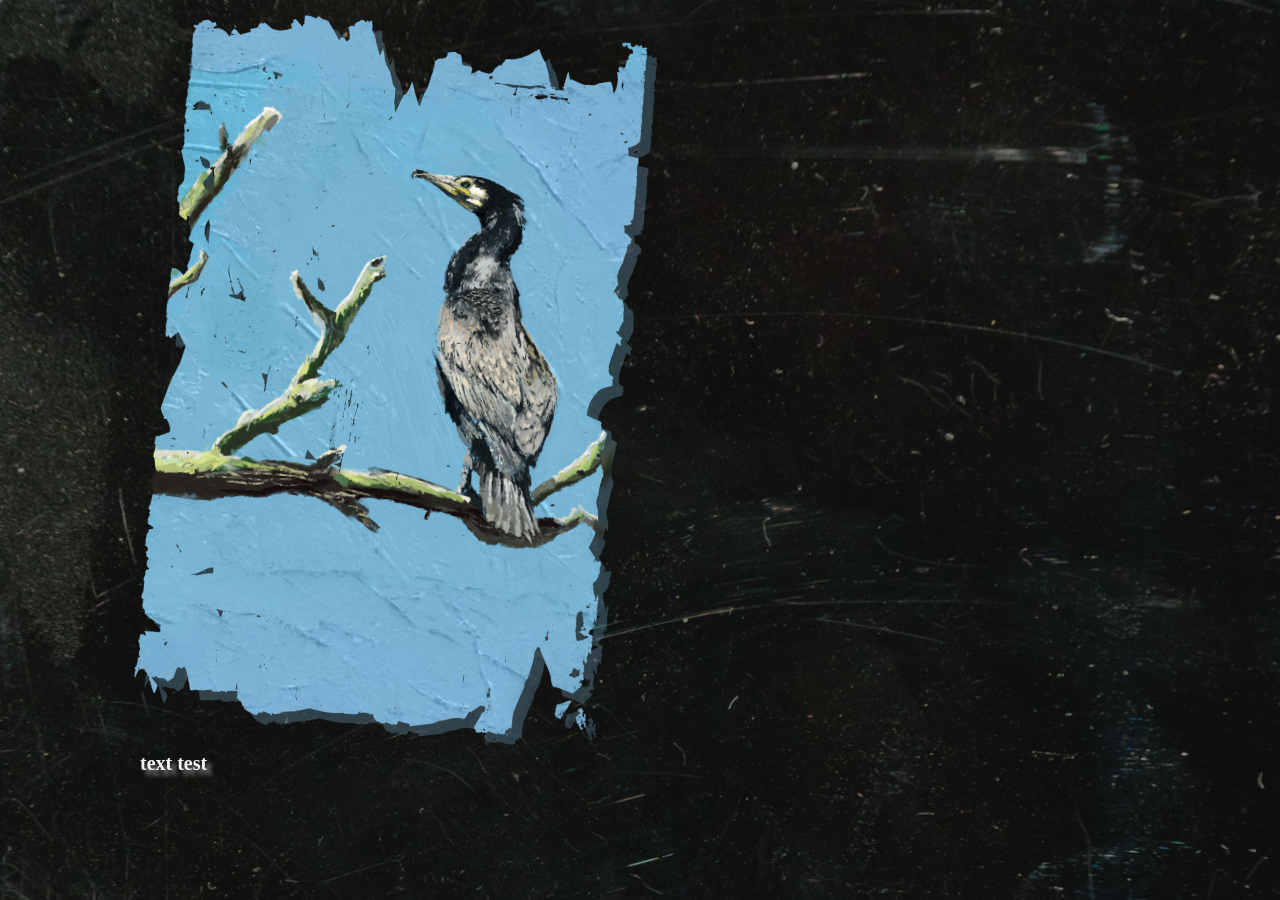
==== testing.html @ acb8a70e "third time trying to push for the first time!!" ====
<!DOCTYPE html>
<html lang="en">
<head>
    <meta charset="UTF-8">
    <meta name="viewport" content="width=device-width, initial-scale=1.0">
    <link rel="stylesheet" href="style.css">
    <title>Document</title>
</head>
<body>
    <div class="image-template">
        <img class="temp" src="images/art/2.3_placeholder.png">
        <img class="temp shadow" src="images/art/2.3_placeholder.png">
    </div>
    <div style="position:relative;">
        <h1> text test</h1> 
        <h1 style="position: absolute; top: 5px; left: 5px; filter: blur(2px) opacity(0.5)"> text test</h1>  
    </div>
</body>
</html>
---- style.css ----
* {
    margin: 0;
    padding: 0;
    box-sizing: border-box;
}
html {
    font-size: 62.5%;
}
ul {
    list-style-type: none;
    width: 50%;
}
li {
    padding: 5%;
    font-family: 'Geist', sans-serif;
    font-size: 2.4rem;
    color: var(--color2);
}

a:hover > .image-template {
    font-variation-settings: 'wght' 500;
}

:root {
    --main-width: 1000px;
    --x: 0;
    --y: 0;
    --s: 0;
    --r: 0;

    --color1: #1a1a1a;
    --color2: #F2F2F2;
}

/*tag selectors*/

body {
    background-color: var(--color1);
    color: var(--color2);
}

body::before {
    /* i copied this from reddit and need to figure out how exactly it works*/
    content: "";
    position: fixed;
    inset: 0;
    background-color: var(--color1);
    background-image: url("images/resources/Texturelabs_Glass_150M.jpg");
    background-size: 1920px;
    opacity: .5;
    z-index: -2;
}

/*class selectors*/

.flex-horizontal {
    display:flex;
    flex-flow: row wrap;
    justify-content: space-evenly;
    align-items: center;
}

.logo {
    width: 200px;
    rotate: 5deg;
}

.navbar {
    border: 1px solid red;
}

.navbar a {
    text-decoration: none;
    color: var(--color2);
}

.image-template {
    position: relative;
    z-index: 1;
}

.featured-button {
    position: absolute;
    top: 10px;
    left: 10px;
    rotate: -5deg;
    z-index: 1;
}

.featured-button {
    /*this is shit. need to read up on buttons and do better*/
    font-family: "PermanentMarker", cursive;
    color: var(--color1);
    font-size: 2.5rem;
    background-color: rgba(255, 255, 255, 0.5);
    border: none;
    border-radius: 2rem;
    padding-bottom: 1.5rem;
    padding-left: 1rem;
}

.featured-button img {
    width: 5rem;
    height: auto;
    padding-top: 1rem;
}

.featured-button:hover {
    cursor: zoom-in;
}

.shadow {
    position: absolute;
    top: 10px;
    left: 10px;
    filter: blur(3px) opacity(0.3);
    /*this does not blur the edges on masks. need to find a new method*/
    
    z-index: -1;
}

/*id selectors*/

#hero-featured {
    width: 400px;
    rotate: 4deg;
    mask: url("images/resources/Texturelabs_Film_182M.jpg") luminance 0% 0% / 100% 100% no-repeat;
    /*maybe class chaining to make this and shadow class move together?*/
}

.temp {
    width: 500px;
    rotate: 5deg;
    mask: url("images/resources/Texturelabs_Film_182M.jpg") luminance 0% 0% / 100% 100% no-repeat;
}

/*animations*/

/*media queries*/

@media (min-width: 1000px) {
    body{
        max-width: 1000px;    /* Locks to a fixed width once the screen exceeds 1200px */
    margin: 0 auto; 
    }
}

/*fonts*/

@font-face {
    font-family: 'Kufam';
    src: url('fonts/Geist/Geist-VariableFont_wght.ttf') format('truetype');
    font-variation-settings:
    'wght' 900;
    font-style: normal;
}

@font-face {
    font-family: 'Geist';
    src: url('fonts/Geist/Geist-VariableFont_wght.ttf') format('truetype');
    font-variation-settings:
    'wght' 100;
}

@font-face {
    font-family: 'PermanentMarker';
    src: url('fonts/PermanentMarker/PermanentMarker-Regular.ttf') format('truetype');
}
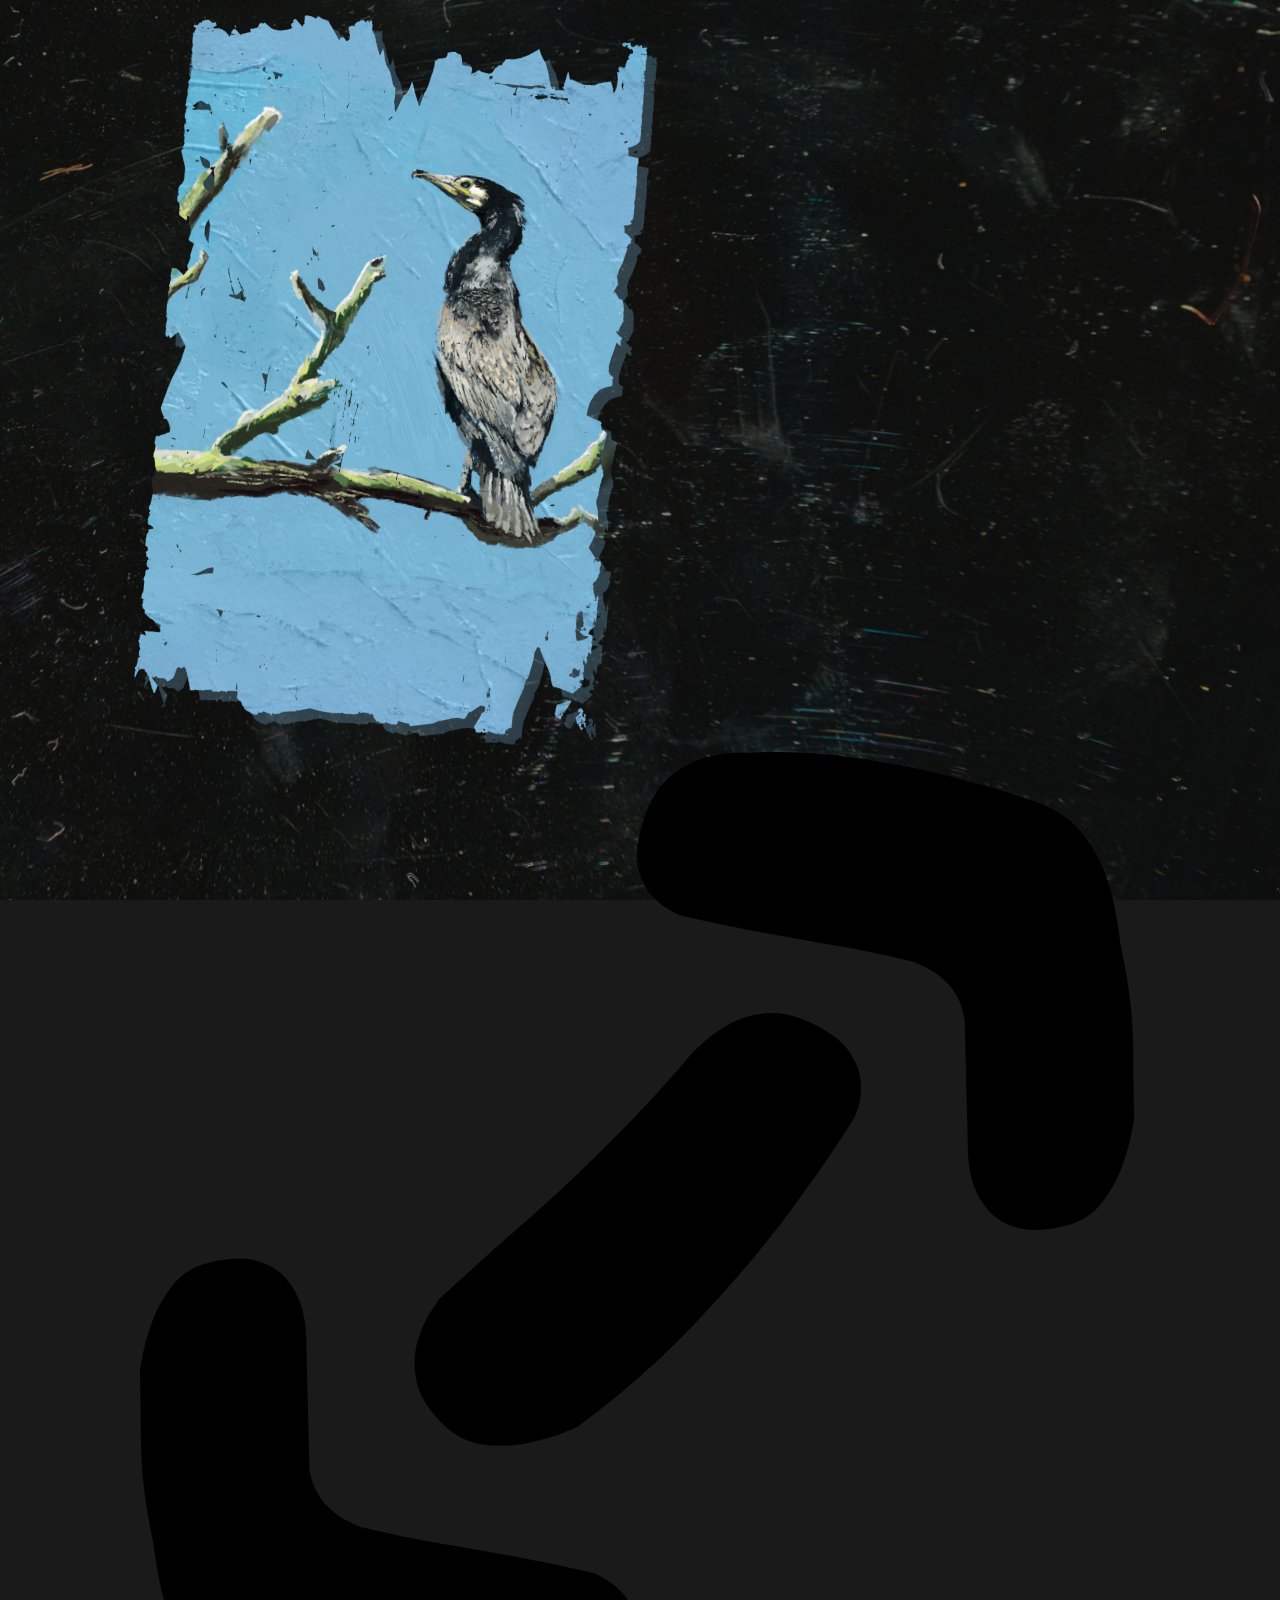
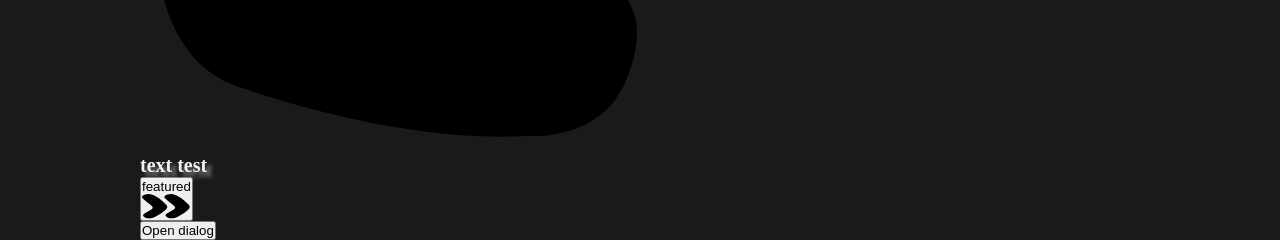
==== commit 45d39f98: "progress on containers and layer stacking" ====
--- a/testing.html
+++ b/testing.html
@@ -1,19 +1,36 @@
 <!DOCTYPE html>
 <html lang="en">
+
 <head>
     <meta charset="UTF-8">
     <meta name="viewport" content="width=device-width, initial-scale=1.0">
     <link rel="stylesheet" href="style.css">
     <title>Document</title>
 </head>
+
 <body>
     <div class="image-template">
         <img class="temp" src="images/art/2.3_placeholder.png">
         <img class="temp shadow" src="images/art/2.3_placeholder.png">
+        <img class="expand-icon" src="images/image-expand.svg">
     </div>
     <div style="position:relative;">
-        <h1> text test</h1> 
-        <h1 style="position: absolute; top: 5px; left: 5px; filter: blur(2px) opacity(0.5)"> text test</h1>  
+        <h1> text test</h1>
+        <h1 style="position: absolute; top: 5px; left: 5px; filter: blur(2px) opacity(0.5)"> text test</h1>
     </div>
+    <button class="flex-horizontal" id="featured" type="dialog">
+        <span>featured</span>
+        <img src="images/featuredarrows.svg">
+    </button>
+
+    <button command="show-modal" commandfor="my-dialog">Open dialog</button>
+
+    <dialog id="my-dialog">
+        <p>Opened entirely via HTML attributes.</p>
+        <button commandfor="my-dialog" command="close">Close</button>
+    </dialog>
+
+    
 </body>
+
 </html>
--- a/style.css
+++ b/style.css
@@ -40,9 +40,11 @@
 }
 
 body::before {
-    /* i copied this from reddit and need to figure out how exactly it works*/
+    /* for the backgronud image. 
+    i copied this from reddit and need to figure out how exactly it works*/
     content: "";
     position: fixed;
+    background-position: center;
     inset: 0;
     background-color: var(--color1);
     background-image: url("images/resources/Texturelabs_Glass_150M.jpg");
@@ -60,6 +62,13 @@
     align-items: center;
 }
 
+.flex-vertical {
+    display:flex;
+    flex-flow: column wrap;
+    justify-content: center;
+    align-items: center;
+}
+
 .logo {
     width: 200px;
     rotate: 5deg;
@@ -77,36 +86,6 @@
 .image-template {
     position: relative;
     z-index: 1;
-}
-
-.featured-button {
-    position: absolute;
-    top: 10px;
-    left: 10px;
-    rotate: -5deg;
-    z-index: 1;
-}
-
-.featured-button {
-    /*this is shit. need to read up on buttons and do better*/
-    font-family: "PermanentMarker", cursive;
-    color: var(--color1);
-    font-size: 2.5rem;
-    background-color: rgba(255, 255, 255, 0.5);
-    border: none;
-    border-radius: 2rem;
-    padding-bottom: 1.5rem;
-    padding-left: 1rem;
-}
-
-.featured-button img {
-    width: 5rem;
-    height: auto;
-    padding-top: 1rem;
-}
-
-.featured-button:hover {
-    cursor: zoom-in;
 }
 
 .shadow {
@@ -119,13 +98,161 @@
     z-index: -1;
 }
 
+/*when an image board fills up, it will move down a chunk.
+    every chunk has a unique ID for positioning.*/
+
+.imageboard {
+    position: relative;
+    border: 1px solid green;
+    max-width: 1000px;
+    height: 1000px;
+}
+
+#board1 {
+    position: relative;
+}
+
+#board2 {
+    position: relative;
+    top: -100px;
+}
+
 /*id selectors*/
 
-#hero-featured {
+/* the following id's/classes (up to #featured-button) 
+are for adding a unique image to the site.*/
+
+#shmike1 {
+    /*sets the position of the unique image and everything in it*/
+    position: relative;
+    top: 10%;
+    left: 20%;
+    /* rotate: 5deg; */
     width: 400px;
-    rotate: 4deg;
+    height: 600px; 
+}
+
+
+
+#shmike1 #featured-button {
+    /* there is only one featured art at a time, 
+    and its button placement needs to be adjusted for said image. */
+    position: absolute;
+    rotate: -10deg;
+    top: 10px;
+    left: 10px;
+}
+
+#shmike1 .unique-image {
+    /* currently, the image fits to the size of the div it's in. this is wrong.
+    it needs to be updated that the div conforms to this image's shape,
+    but can be controlled by the div, somehow.*/
+    position: absolute;
+    width: 100%;
+    height: 100%;
+    object-fit: cover;
+    
     mask: url("images/resources/Texturelabs_Film_182M.jpg") luminance 0% 0% / 100% 100% no-repeat;
     /*maybe class chaining to make this and shadow class move together?*/
+}
+
+.fullscreen-icon {
+    /*every image will have this expand icon in it too.
+    (the image and the icon are in a button that opens a modal)*/
+    position: absolute;
+    width: 50px;
+    height: 50px;
+    background-color: var(--color1);
+    mask: url("images/image-expand.svg") alpha 0% 0% / 100% 100% no-repeat;
+    z-index: 1;
+    bottom: 50px;
+    left: 50px;
+    
+}
+
+.fullscreen-icon:hover {
+    background-color: white;
+    color: white;
+}
+
+/*dialogue/modal customization*/
+
+dialog {
+    margin: auto;
+    border:none;
+    background-color: transparent;
+    overflow: hidden;
+    max-width: 1000px;
+    padding: 2rem;
+}
+
+dialog::backdrop {
+  background: rgb(0 0 0 / 10%);
+  backdrop-filter:blur(3px) saturate(50%);
+}
+
+dialog img {
+    flex: auto 0 1;
+    max-height: 80vh;
+}
+
+dialog h1 {
+    flex: auto 0 1;
+    color: white;
+}
+
+dialog .x-button {
+    /*uses a mask + background color for the shape.*/
+    margin: 2rem;
+    flex: auto 0 1;
+    background-color: var(--color2);
+    width: 100px;
+    height: 100px;
+    mask: url("images/x-button.svg") alpha 0% 0% / 100% 100% no-repeat;
+    transition: background-color .2s linear,
+    scale .2s linear;
+}
+
+dialog .x-button:hover {
+    background-color: red;
+    scale: 1.2;
+    transition: background-color .2s linear,
+    scale .2s linear;
+}
+
+
+/*featured button functionality*/
+#featured-button {
+    height: 5rem;
+    background-color: rgba(255, 255, 255, 0.5);
+    border: none;
+    border-radius: 1.5rem;
+    z-index: 1;
+    padding: .5rem;
+    /*this is shit. need to read up on buttons and do better*/
+    color: var(--color1);
+    
+}
+#featured-button img {
+    width: auto;
+    position: relative;
+    height: 3rem;
+    top: -.8rem;
+}
+#featured-button span {
+    position: relative;
+    font-family: "PermanentMarker", cursive;
+    font-size: 4rem;
+    padding-left: 1rem;
+    top: -1rem;
+    padding-right: 1rem;
+}
+#featured-button:hover {
+    background-color: rgba(255, 255, 255, 0.7);
+    rotate: -20deg;
+    scale: 1.05;
+    transition: background-color .1s ease-out,
+    scale .1s ease-out;
 }
 
 .temp {
@@ -134,13 +261,12 @@
     mask: url("images/resources/Texturelabs_Film_182M.jpg") luminance 0% 0% / 100% 100% no-repeat;
 }
 
-/*animations*/
-
 /*media queries*/
 
 @media (min-width: 1000px) {
+    /* Locks to a fixed width once the screen exceeds 1000px */
     body{
-        max-width: 1000px;    /* Locks to a fixed width once the screen exceeds 1200px */
+        max-width: 1000px;    
     margin: 0 auto; 
     }
 }
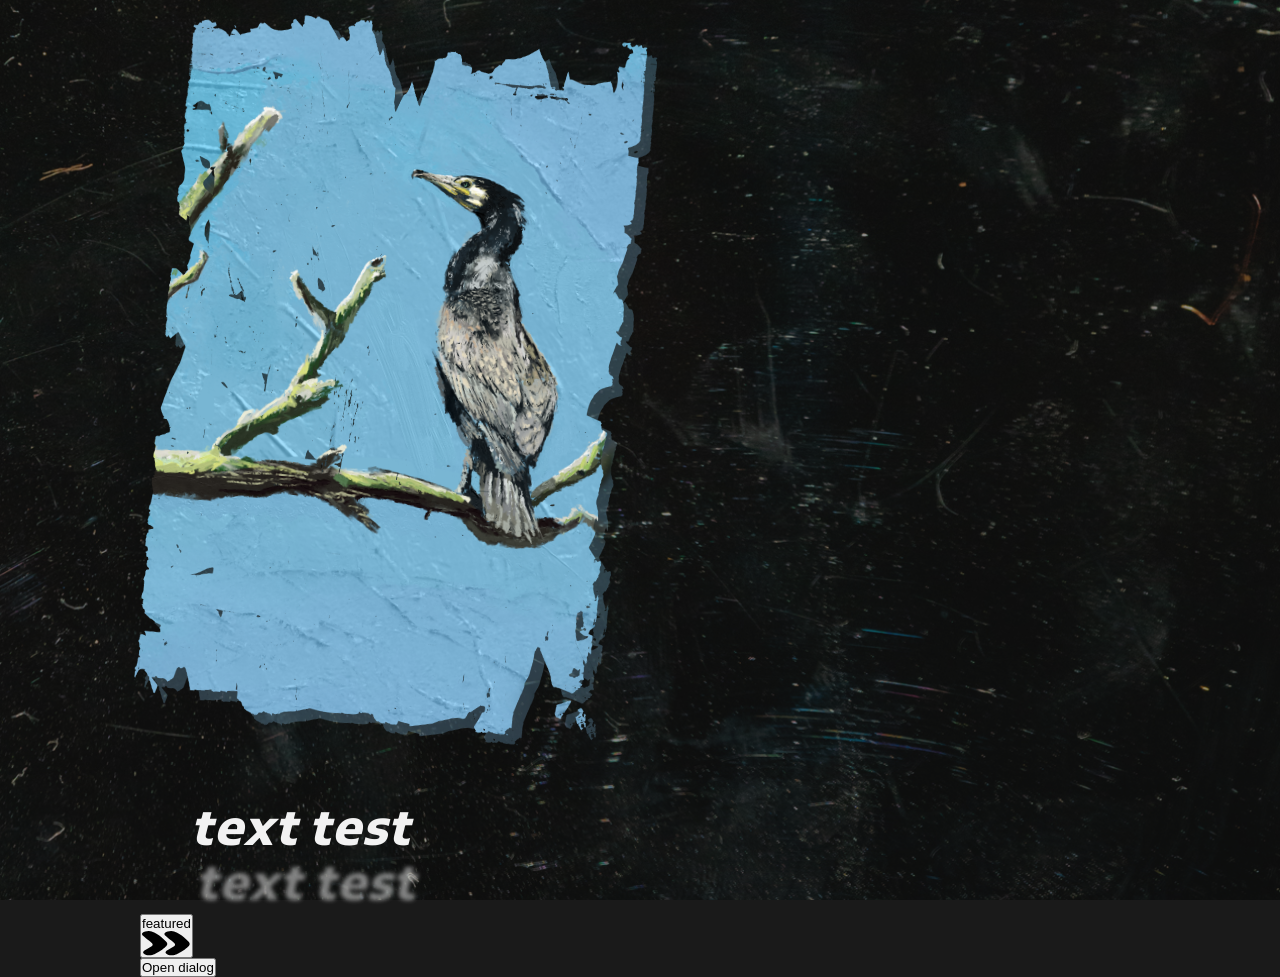
==== commit 4b10faa3: "better fullscreen state, starter aboutme section, and fullscreen hover icon fix!" ====
--- a/testing.html
+++ b/testing.html
@@ -12,7 +12,7 @@
     <div class="image-template">
         <img class="temp" src="images/art/2.3_placeholder.png">
         <img class="temp shadow" src="images/art/2.3_placeholder.png">
-        <img class="expand-icon" src="images/image-expand.svg">
+        <div class="expand-icon">
     </div>
     <div style="position:relative;">
         <h1> text test</h1>
--- a/style.css
+++ b/style.css
@@ -15,10 +15,6 @@
     font-family: 'Geist', sans-serif;
     font-size: 2.4rem;
     color: var(--color2);
-}
-
-a:hover > .image-template {
-    font-variation-settings: 'wght' 500;
 }
 
 :root {
@@ -88,14 +84,8 @@
     z-index: 1;
 }
 
-.shadow {
-    position: absolute;
-    top: 10px;
-    left: 10px;
-    filter: blur(3px) opacity(0.3);
-    /*this does not blur the edges on masks. need to find a new method*/
-    
-    z-index: -1;
+a:hover > .image-template {
+    font-variation-settings: 'wght' 500;
 }
 
 /*when an image board fills up, it will move down a chunk.
@@ -116,8 +106,6 @@
     position: relative;
     top: -100px;
 }
-
-/*id selectors*/
 
 /* the following id's/classes (up to #featured-button) 
 are for adding a unique image to the site.*/
@@ -131,8 +119,6 @@
     width: 400px;
     height: 600px; 
 }
-
-
 
 #shmike1 #featured-button {
     /* there is only one featured art at a time, 
@@ -157,7 +143,8 @@
 }
 
 .fullscreen-icon {
-    /*every image will have this expand icon in it too.
+    /* find a better name for this.
+    every image will have this expand icon in it. it's actually just a box with a mask for color change.
     (the image and the icon are in a button that opens a modal)*/
     position: absolute;
     width: 50px;
@@ -167,23 +154,31 @@
     z-index: 1;
     bottom: 50px;
     left: 50px;
-    
-}
-
-.fullscreen-icon:hover {
+    transition: background-color .2s linear;
+}
+
+.expand-image:hover > .fullscreen-icon {
     background-color: white;
     color: white;
-}
-
-/*dialogue/modal customization*/
+    transition: background-color .2s linear;
+}
+
+.shadow {
+    position: absolute;
+    top: 10px;
+    left: 10px;
+    filter: blur(3px) opacity(0.3);
+    /*this does not blur the edges on masks. need to find a new method*/
+    
+    z-index: -1;
+}
+
+/*dialogue/modal customization. the look for fullscreening an image*/
 
 dialog {
-    margin: auto;
     border:none;
     background-color: transparent;
     overflow: hidden;
-    max-width: 1000px;
-    padding: 2rem;
 }
 
 dialog::backdrop {
@@ -191,29 +186,40 @@
   backdrop-filter:blur(3px) saturate(50%);
 }
 
-dialog img {
-    flex: auto 0 1;
-    max-height: 80vh;
-}
-
-dialog h1 {
-    flex: auto 0 1;
+.fullscreen {
+    flex-wrap: nowrap;
+    justify-content: space-between; /*most important line in this whole thing*/
+    height: 100cqh;
+    width: 100cqw;
+    padding: 5%;
+}
+
+.fullscreen h1 {
+    /*i put margins on the tag so gotta reset it lol*/
+    margin: 0;
+    padding: 2rem;
     color: white;
 }
 
-dialog .x-button {
+.fullscreen img {
+    position: relative;
+    flex: 1 1 0;      /* Forces it to share space and shrink */
+    min-height: 0;    /* Overrides the image's massive intrinsic height */
+    object-fit: contain; /* Prevents the image from squishing or distorting */
+    width: 100%;
+}
+
+.fullscreen .x-button {
     /*uses a mask + background color for the shape.*/
-    margin: 2rem;
-    flex: auto 0 1;
+    padding: 2rem;
     background-color: var(--color2);
-    width: 100px;
-    height: 100px;
+    min-height: 100px;
     mask: url("images/x-button.svg") alpha 0% 0% / 100% 100% no-repeat;
     transition: background-color .2s linear,
     scale .2s linear;
 }
 
-dialog .x-button:hover {
+.fullscreen .x-button:hover {
     background-color: red;
     scale: 1.2;
     transition: background-color .2s linear,
@@ -261,6 +267,58 @@
     mask: url("images/resources/Texturelabs_Film_182M.jpg") luminance 0% 0% / 100% 100% no-repeat;
 }
 
+/* the following section is for the aboutme page.*/ 
+
+.about-me {
+    height: 500px;
+}
+
+.about-me > * {
+    flex: 1;
+}
+
+.about-me .link-bar {
+    flex: 1;
+    align-content: space-evenly;
+}
+
+.about-me p {
+    padding: 10%;
+}
+
+.profile-pic {
+    border-radius: 100%;
+    padding:2rem;
+}
+
+.link-bar a {
+    margin: 5rem;
+}
+
+h1, h2 {
+    font-family: "Kufam", sans-serif;
+    font-style: italic;
+    font-size: 4.8rem;
+    margin: 0rem;
+}
+
+h1 {
+    margin: 5rem;
+}
+
+p {
+    font-family:"Geist", sans-serif;
+    font-size: 2.0rem;
+    font-variation-settings: 'wght' 300;
+}
+
+hr {
+    margin: 5rem;
+    width: 75%;
+    border: 1px solid var(--color2);
+}
+
+
 /*media queries*/
 
 @media (min-width: 1000px) {
@@ -275,7 +333,7 @@
 
 @font-face {
     font-family: 'Kufam';
-    src: url('fonts/Geist/Geist-VariableFont_wght.ttf') format('truetype');
+    src: url(fonts/Kufam/Kufam-VariableFont_wght.ttf) format('truetype');
     font-variation-settings:
     'wght' 900;
     font-style: normal;
